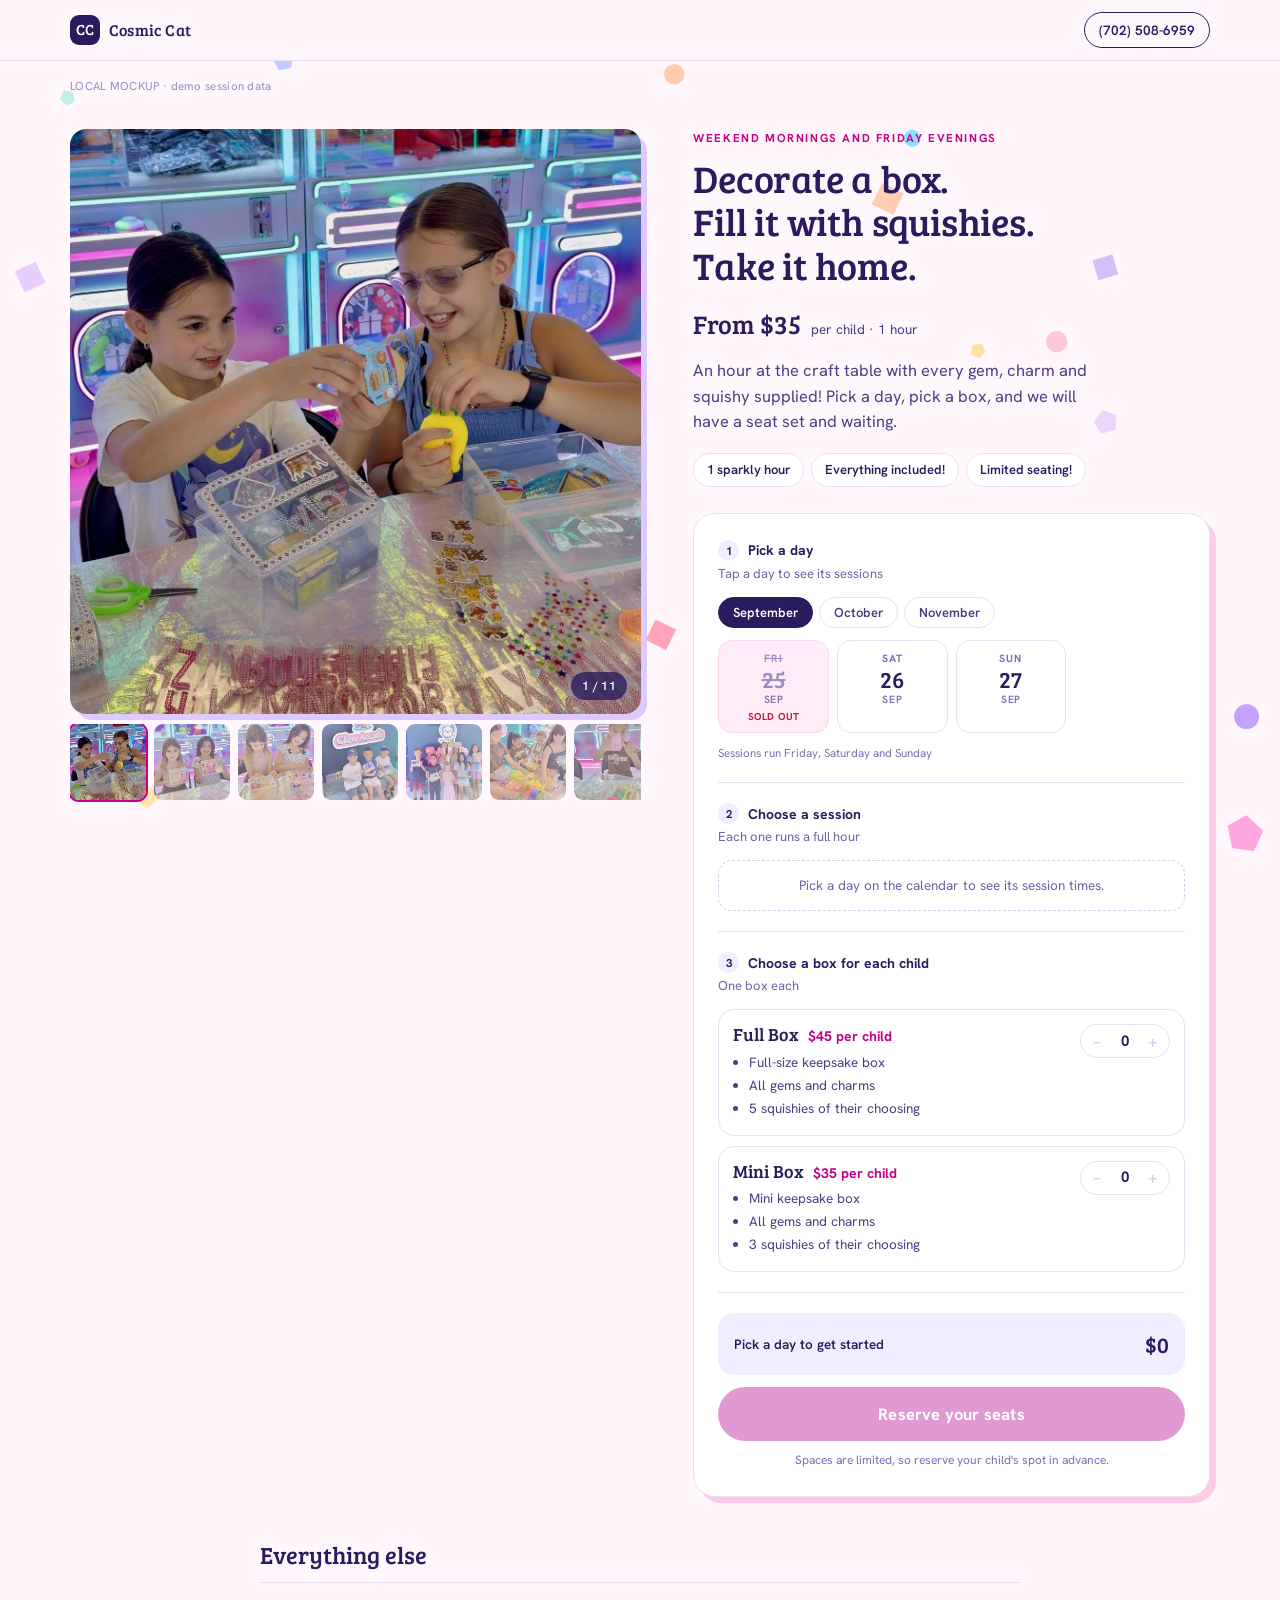
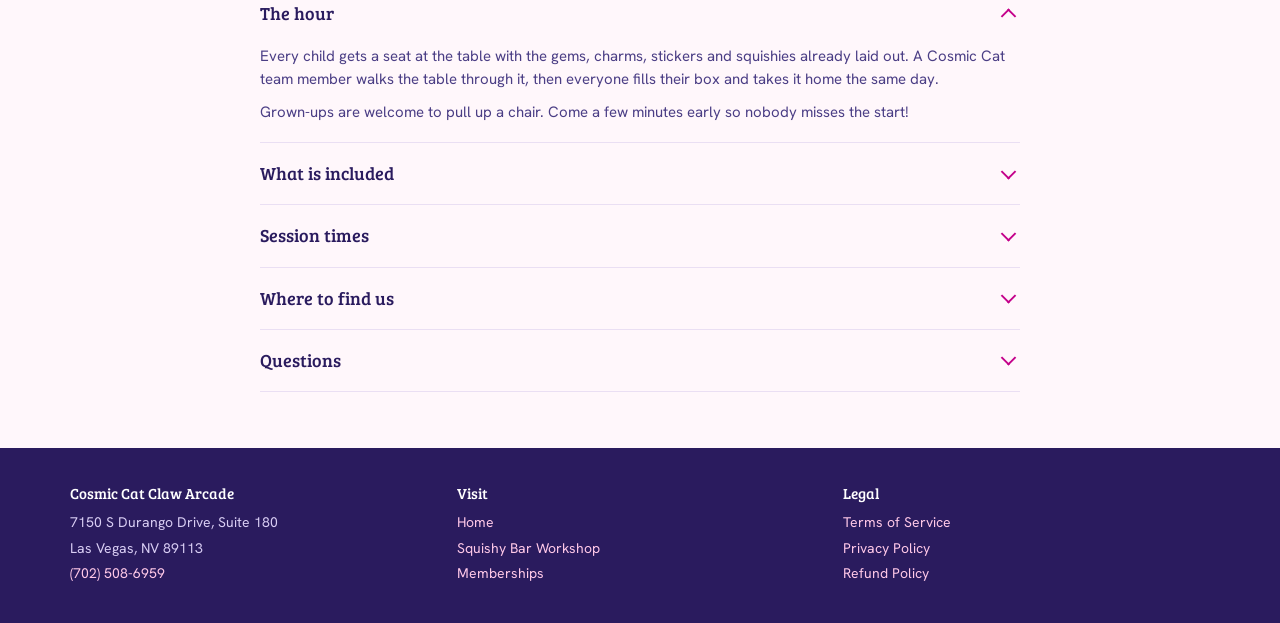
==== minimal-checkout/index.html @ dd900003 "Add files via upload" ====
<!DOCTYPE html>
<html lang="en">
<head>
<meta charset="utf-8">
<meta name="viewport" content="width=device-width, initial-scale=1">
<title>Squishy Bar Workshop — minimal checkout mockup</title>
<!--
  LOCAL MOCKUP ONLY. Not staged, not published.
  Cosmic Cat Claw Arcade · Squishy Bar Workshop checkout restructure
  Modelled on puppy-yogaclub.com/products/san-diego
  Session data below is DEMO DATA, not live Shopify inventory.
-->
<link rel="preconnect" href="https://fonts.googleapis.com">
<link rel="preconnect" href="https://fonts.gstatic.com" crossorigin>
<link href="https://fonts.googleapis.com/css2?family=Bree+Serif&family=Hanken+Grotesk:wght@400;500;600;700&display=swap" rel="stylesheet">
<style>
:root{
  --cream:#FFF7FB;
  --pink:#FFECF6;
  --lav:#F2ECFF;
  --ink:#2A1B5E;
  --body:#4B3E85;
  --cta:#C4008A;
  --bar:#B4008C;
  --line:#EADFF3;
  --amber:#A85B00;
  --red:#C4183C;
  --white:#fff;
  --r:16px;
  --shadow-pink:6px 6px 0 #FFC9E8;
  --shadow-grape:6px 6px 0 #DCC9FF;
  --shadow-sky:6px 6px 0 #C5EAFF;
  --shadow-gold:6px 6px 0 #FFE2A8;
}
*{box-sizing:border-box}
html,body{margin:0;padding:0}
body{
  background:var(--cream);
  color:var(--body);
  font-family:'Hanken Grotesk',system-ui,-apple-system,'Segoe UI',sans-serif;
  font-size:16px;line-height:1.55;
  -webkit-font-smoothing:antialiased;
  overflow-x:hidden;
}
h1,h2,h3,h4{font-family:'Bree Serif',Georgia,serif;color:var(--ink);font-weight:400;margin:0;line-height:1.15}
a{color:var(--cta)}
img{display:block;max-width:100%}
button{font-family:inherit;font-size:inherit;color:inherit}

/* gem confetti layer */
#gems{position:fixed;inset:0;pointer-events:none;z-index:0;overflow:hidden}
#gems svg{position:absolute}

.wrap{position:relative;z-index:1;max-width:1180px;margin:0 auto;padding:0 20px}

/* ---------- header ---------- */
header.site{
  position:sticky;top:0;z-index:40;
  background:rgba(255,247,251,.92);
  backdrop-filter:saturate(1.2) blur(8px);
  border-bottom:1px solid var(--line);
}
header.site .wrap{display:flex;align-items:center;justify-content:space-between;height:60px;gap:12px}
.brand{display:flex;align-items:center;gap:9px;text-decoration:none}
.brand .mark{width:30px;height:30px;border-radius:9px;background:var(--ink);color:#fff;display:grid;place-items:center;font-family:'Bree Serif',serif;font-size:15px}
.brand span{font-family:'Bree Serif',serif;color:var(--ink);font-size:16px;letter-spacing:.2px}
.hphone{
  display:inline-flex;align-items:center;gap:7px;
  border:1.5px solid var(--ink);border-radius:999px;
  padding:7px 14px;font-size:13.5px;font-weight:600;
  color:var(--ink);text-decoration:none;white-space:nowrap;
}

/* ---------- product layout ---------- */
.product{display:grid;grid-template-columns:1fr;gap:0}
@media(min-width:980px){
  .product{grid-template-columns:minmax(0,1.05fr) minmax(430px,.95fr);gap:52px;padding-top:34px;align-items:start}
  .gallery-col{position:sticky;top:78px}
}

/* ---------- gallery ---------- */
.gallery{margin:0 -20px}
@media(min-width:980px){.gallery{margin:0}}
.track{
  display:flex;gap:0;overflow-x:auto;scroll-snap-type:x mandatory;
  scrollbar-width:none;-ms-overflow-style:none;
}
.track::-webkit-scrollbar{display:none}
.track figure{margin:0;flex:0 0 100%;scroll-snap-align:center;position:relative}
.track figure img{width:100%;aspect-ratio:4/4.6;object-fit:cover}
@media(min-width:980px){
  .track{border-radius:var(--r);overflow:hidden;box-shadow:var(--shadow-grape)}
  .track figure img{aspect-ratio:4/4.1}
}
.gcount{
  position:absolute;right:14px;bottom:14px;z-index:3;
  background:rgba(42,27,94,.78);color:#fff;border-radius:999px;
  font-size:12px;font-weight:600;letter-spacing:.4px;padding:5px 11px;
  font-variant-numeric:tabular-nums;
}
.gwrap{position:relative}
.dots{display:flex;gap:6px;justify-content:center;padding:12px 0 2px}
.dots i{width:6px;height:6px;border-radius:50%;background:#E3D2EE;transition:all .2s;display:block}
.dots i.on{background:var(--cta);width:18px;border-radius:999px}
@media(min-width:980px){.dots{display:none}}
.thumbs{display:none}
@media(min-width:980px){
  .thumbs{display:flex;gap:8px;margin-top:10px;overflow-x:auto;scrollbar-width:none;padding-bottom:2px}
  .thumbs::-webkit-scrollbar{display:none}
  .thumbs button{flex:0 0 76px;padding:0;border:0;background:none;cursor:pointer;border-radius:9px;overflow:hidden;line-height:0;box-shadow:0 0 0 2px transparent;transition:box-shadow .15s,opacity .15s;opacity:.62}
  .thumbs button img{aspect-ratio:1/1;object-fit:cover;width:100%}
  .thumbs button.on{opacity:1;box-shadow:0 0 0 2px var(--cta)}
  .thumbs button:hover{opacity:1}
}

/* ---------- product info ---------- */
.info{padding:22px 0 0}
@media(min-width:980px){.info{padding:0}}
.eyebrow{
  font-size:11.5px;font-weight:700;letter-spacing:1.6px;text-transform:uppercase;
  color:var(--cta);margin:0 0 10px;
}
h1{font-size:30px;letter-spacing:-.2px}
@media(min-width:700px){h1{font-size:38px}}
.lede{margin:14px 0 0;font-size:16.5px;max-width:46ch}
.priceline{display:flex;align-items:baseline;gap:10px;margin:16px 0 0}
.priceline b{font-family:'Bree Serif',serif;font-weight:400;font-size:26px;color:var(--ink)}
.priceline small{font-size:13.5px;color:var(--body)}
.chips{display:flex;flex-wrap:wrap;gap:7px;margin:18px 0 0;padding:0;list-style:none}
.chips li{
  background:var(--white);border:1px solid var(--line);border-radius:999px;
  padding:6px 13px;font-size:13px;font-weight:600;color:var(--ink);
}

/* ---------- booking panel ---------- */
.panel{
  background:var(--white);border:1px solid var(--line);border-radius:22px;
  padding:22px 18px;margin:26px 0 0;box-shadow:var(--shadow-pink);
}
@media(min-width:700px){.panel{padding:26px 24px}}
.step{padding:0 0 20px;border-bottom:1px solid var(--line);margin-bottom:20px}
.step:last-of-type{border-bottom:0;padding-bottom:0;margin-bottom:0}
.step h3{
  font-family:'Hanken Grotesk',sans-serif;font-weight:700;font-size:14px;
  color:var(--ink);display:flex;align-items:center;gap:9px;margin:0 0 3px;
}
.step h3 em{
  font-style:normal;width:21px;height:21px;border-radius:50%;background:var(--lav);
  color:var(--ink);display:grid;place-items:center;font-size:11.5px;font-weight:700;flex:none;
}
.hint{font-size:13px;margin:0 0 13px;color:#6F62A8}

/* month tabs */
.mtabs{display:flex;gap:6px;margin:0 0 12px;flex-wrap:wrap}
.mtabs button{
  border:1px solid var(--line);background:var(--white);border-radius:999px;
  padding:6px 14px;font-size:13px;font-weight:600;color:var(--body);cursor:pointer;
}
.mtabs button.on{background:var(--ink);border-color:var(--ink);color:#fff}

/* date grid */
.dates{display:grid;grid-template-columns:repeat(auto-fill,minmax(88px,1fr));gap:8px}
.dbtn{
  position:relative;border:1.5px solid var(--line);background:var(--white);
  border-radius:14px;padding:10px 6px 9px;cursor:pointer;text-align:center;
  display:flex;flex-direction:column;align-items:center;gap:1px;transition:border-color .12s,background .12s;
}
.dbtn:hover{border-color:#D8C5EA}
.dbtn .dw{font-size:10.5px;font-weight:700;letter-spacing:1.1px;text-transform:uppercase;color:#7A6DB5}
.dbtn .dn{font-family:'Bree Serif',serif;font-size:23px;color:var(--ink);line-height:1.1}
.dbtn .dm{font-size:10.5px;font-weight:600;letter-spacing:.6px;text-transform:uppercase;color:#7A6DB5}
.dbtn .st{font-size:10px;font-weight:700;letter-spacing:.5px;text-transform:uppercase;margin-top:3px;min-height:13px}
.dbtn .st.low{color:var(--amber)}
.dbtn .st.so{color:var(--red)}
.dbtn.on{border-color:var(--cta);background:#FFF0F9;box-shadow:0 0 0 3px #FFE2F3}
.dbtn.out{background:var(--pink);border-color:#F6D8E9}
.dbtn.out .dn,.dbtn.out .dw{text-decoration:line-through;color:#9A8CC4}
.dbtn.out.on{border-color:var(--red);box-shadow:0 0 0 3px #FBDCE4}
.dbtn .today{position:absolute;top:6px;left:50%;transform:translateX(-50%);width:5px;height:5px;border-radius:50%;background:#E0A400}
.legend{display:flex;gap:14px;flex-wrap:wrap;margin:11px 0 0;font-size:11.5px;color:#7A6DB5}
.legend span{display:inline-flex;align-items:center;gap:5px}
.legend i{width:6px;height:6px;border-radius:50%;background:#E0A400;display:block}

/* times */
.times{display:grid;grid-template-columns:1fr;gap:8px}
@media(min-width:420px){.times{grid-template-columns:1fr 1fr}}
.tbtn{
  border:1.5px solid var(--line);background:var(--white);border-radius:14px;
  padding:12px 14px;cursor:pointer;text-align:left;transition:border-color .12s,background .12s;
}
.tbtn b{display:block;font-family:'Bree Serif',serif;font-weight:400;font-size:18px;color:var(--ink);line-height:1.2}
.tbtn span{display:block;font-size:11.5px;font-weight:600;letter-spacing:.5px;text-transform:uppercase;color:#7A6DB5;margin-top:3px}
.tbtn.on{border-color:var(--cta);background:#FFF0F9;box-shadow:0 0 0 3px #FFE2F3}
.tbtn.out{background:var(--pink);border-color:#F6D8E9;cursor:default}
.tbtn.out b{color:#9A8CC4}
.tbtn.out span{color:var(--red)}
.tbtn .low{color:var(--amber)}
.tmsg{
  border:1.5px dashed #DCCCEC;border-radius:14px;padding:14px;
  font-size:13.5px;color:#6F62A8;text-align:center;
}
.tmsg.soldout{border-style:solid;border-color:#F3CEDD;background:#FFF4F8}
.tmsg b{display:block;color:var(--ink);font-family:'Bree Serif',serif;font-weight:400;font-size:16px;margin-bottom:8px}
.nextbtn{
  border:0;background:var(--ink);color:#fff;border-radius:999px;
  padding:9px 16px;font-size:13px;font-weight:600;cursor:pointer;margin-top:2px;
}

/* boxes */
.boxes{display:grid;gap:10px}
.box{
  border:1.5px solid var(--line);border-radius:16px;padding:14px;background:var(--white);
  display:flex;gap:14px;align-items:flex-start;transition:border-color .12s,background .12s;
}
.box.has{border-color:var(--cta);background:#FFF9FD}
.box .bmain{flex:1;min-width:0}
.box h4{font-family:'Bree Serif',serif;font-size:18px;display:flex;align-items:baseline;gap:9px;flex-wrap:wrap}
.box h4 s{text-decoration:none;font-family:'Hanken Grotesk',sans-serif;font-size:14px;font-weight:700;color:var(--cta)}
.box ul{margin:7px 0 0;padding:0 0 0 16px;font-size:13.5px}
.box ul li{margin:2px 0}
.qty{display:flex;align-items:center;gap:0;border:1.5px solid var(--line);border-radius:999px;overflow:hidden;flex:none;background:var(--white)}
.qty button{width:32px;height:32px;border:0;background:none;cursor:pointer;font-size:17px;color:var(--ink);line-height:1;display:grid;place-items:center}
.qty button:disabled{color:#CFC3E4;cursor:default}
.qty output{min-width:24px;text-align:center;font-weight:700;color:var(--ink);font-variant-numeric:tabular-nums;font-size:15px}

/* summary + cta */
.summary{
  margin-top:18px;background:var(--lav);border-radius:16px;padding:14px 16px;
  display:flex;align-items:center;justify-content:space-between;gap:12px;flex-wrap:wrap;
}
.summary .sl{font-size:13.5px;font-weight:600;color:var(--ink)}
.summary .st{font-family:'Bree Serif',serif;font-size:22px;color:var(--ink)}
.cta{
  display:block;width:100%;margin-top:12px;border:0;border-radius:999px;
  background:var(--bar);color:#fff;font-size:16.5px;font-weight:700;letter-spacing:.2px;
  padding:16px;cursor:pointer;transition:opacity .15s;
}
.cta:disabled{opacity:.4;cursor:default}
.fineprint{font-size:12px;color:#7A6DB5;text-align:center;margin:10px 0 0}
.demonote{
  margin-top:10px;font-size:12.5px;background:#FFF6E4;border:1px solid #F3E0B8;
  color:#7A5A12;border-radius:12px;padding:10px 12px;display:none;
}

/* sticky mobile bar */
.sticky{
  position:fixed;left:0;right:0;bottom:0;z-index:50;
  background:var(--bar);color:#fff;padding:11px 18px;
  display:none;align-items:center;justify-content:space-between;gap:12px;
  box-shadow:0 -6px 22px rgba(42,27,94,.16);
}
.sticky.show{display:flex}
@media(min-width:980px){.sticky{display:none!important}}
.sticky .sm{font-size:12.5px;line-height:1.3;opacity:.92}
.sticky .sm b{display:block;font-size:14px;opacity:1}
.sticky button{border:0;background:#fff;color:var(--bar);border-radius:999px;padding:11px 20px;font-weight:700;font-size:14.5px;cursor:pointer;white-space:nowrap}

/* ---------- accordions ---------- */
.details{max-width:760px;margin:44px auto 0;padding-bottom:10px}
.details h2{font-size:24px;margin:0 0 14px}
.acc{border-top:1px solid var(--line)}
.acc:last-child{border-bottom:1px solid var(--line)}
.acc summary{
  list-style:none;cursor:pointer;padding:17px 34px 17px 0;position:relative;
  font-family:'Bree Serif',serif;font-size:17.5px;color:var(--ink);
}
.acc summary::-webkit-details-marker{display:none}
.acc summary:after{
  content:"";position:absolute;right:6px;top:50%;width:9px;height:9px;
  border-right:2px solid var(--cta);border-bottom:2px solid var(--cta);
  transform:translateY(-70%) rotate(45deg);transition:transform .2s;
}
.acc[open] summary:after{transform:translateY(-30%) rotate(225deg)}
.acc .ac{padding:0 0 18px;font-size:15px}
.acc .ac p{margin:0 0 10px}
.acc .ac p:last-child{margin-bottom:0}
.acc .ac ul{margin:0;padding-left:18px}
.acc .ac li{margin:4px 0}
.twocol{display:grid;gap:18px}
@media(min-width:560px){.twocol{grid-template-columns:1fr 1fr}}
.twocol h5{margin:0 0 4px;font-family:'Bree Serif',serif;font-weight:400;font-size:16px;color:var(--ink)}

/* ---------- footer ---------- */
footer.site{margin-top:46px;background:var(--ink);color:#D9CEF4;padding:34px 0 84px}
@media(min-width:980px){footer.site{padding-bottom:34px}}
footer.site .wrap{display:grid;gap:20px}
@media(min-width:700px){footer.site .wrap{grid-template-columns:1fr 1fr 1fr}}
footer.site h6{margin:0 0 7px;font-family:'Bree Serif',serif;font-weight:400;font-size:15px;color:#fff}
footer.site a{color:#FFC9E8;text-decoration:none}
footer.site p{margin:0 0 4px;font-size:14px}
.mockstamp{
  position:relative;z-index:1;max-width:1180px;margin:0 auto;padding:16px 20px 0;
  font-size:11.5px;color:#9A8CC4;letter-spacing:.3px;
}
</style>
</head>
<body>

<div id="gems" aria-hidden="true"></div>

<header class="site">
  <div class="wrap">
    <a class="brand" href="#"><span class="mark">CC</span><span>Cosmic Cat</span></a>
    <a class="hphone" href="tel:+17025086959">(702) 508-6959</a>
  </div>
</header>

<div class="mockstamp">LOCAL MOCKUP &middot; demo session data</div>

<main class="wrap">
  <div class="product">

    <!-- GALLERY -->
    <div class="gallery-col">
      <div class="gallery">
        <div class="gwrap">
          <div class="track" id="track"></div>
          <div class="gcount" id="gcount">1 / 11</div>
        </div>
        <div class="dots" id="dots"></div>
      </div>
      <div class="thumbs" id="thumbs"></div>
    </div>

    <!-- INFO + BOOKING -->
    <div class="info">
      <p class="eyebrow">Weekend mornings and Friday evenings</p>
      <h1>Decorate a box.<br>Fill it with squishies.<br>Take it home.</h1>
      <div class="priceline"><b>From $35</b><small>per child · 1 hour</small></div>
      <p class="lede">An hour at the craft table with every gem, charm and squishy supplied! Pick a day, pick a box, and we will have a seat set and waiting.</p>
      <ul class="chips">
        <li>1 sparkly hour</li>
        <li>Everything included!</li>
        <li>Limited seating!</li>
      </ul>

      <section class="panel" id="panel">
        <div class="step">
          <h3><em>1</em>Pick a day</h3>
          <p class="hint">Tap a day to see its sessions</p>
          <div class="mtabs" id="mtabs"></div>
          <div class="dates" id="dates"></div>
          <div class="legend" id="legend"></div>
        </div>

        <div class="step">
          <h3><em>2</em>Choose a session</h3>
          <p class="hint">Each one runs a full hour</p>
          <div id="tmsg" class="tmsg">Pick a day on the calendar to see its session times.</div>
          <div class="times" id="times"></div>
        </div>

        <div class="step">
          <h3><em>3</em>Choose a box for each child</h3>
          <p class="hint">One box each</p>
          <div class="boxes" id="boxes">
            <div class="box" data-box="full">
              <div class="bmain">
                <h4>Full Box <s>$45 per child</s></h4>
                <ul>
                  <li>Full-size keepsake box</li>
                  <li>All gems and charms</li>
                  <li>5 squishies of their choosing</li>
                </ul>
              </div>
              <div class="qty">
                <button type="button" data-step="-1" aria-label="One fewer Full Box">&minus;</button>
                <output id="q-full">0</output>
                <button type="button" data-step="1" aria-label="One more Full Box">+</button>
              </div>
            </div>
            <div class="box" data-box="mini">
              <div class="bmain">
                <h4>Mini Box <s>$35 per child</s></h4>
                <ul>
                  <li>Mini keepsake box</li>
                  <li>All gems and charms</li>
                  <li>3 squishies of their choosing</li>
                </ul>
              </div>
              <div class="qty">
                <button type="button" data-step="-1" aria-label="One fewer Mini Box">&minus;</button>
                <output id="q-mini">0</output>
                <button type="button" data-step="1" aria-label="One more Mini Box">+</button>
              </div>
            </div>
          </div>
        </div>

        <div class="summary">
          <div class="sl" id="sumline">Pick a day to get started</div>
          <div class="st" id="sumtotal">$0</div>
        </div>
        <button class="cta" id="cta" disabled>Reserve your seats</button>
        <p class="fineprint">Spaces are limited, so reserve your child's spot in advance.</p>
        <div class="demonote" id="demonote"></div>
      </section>
    </div>
  </div>

  <!-- DETAILS -->
  <section class="details">
    <h2>Everything else</h2>

    <details class="acc" open>
      <summary>The hour</summary>
      <div class="ac">
        <p>Every child gets a seat at the table with the gems, charms, stickers and squishies already laid out. A Cosmic Cat team member walks the table through it, then everyone fills their box and takes it home the same day.</p>
        <p>Grown-ups are welcome to pull up a chair. Come a few minutes early so nobody misses the start!</p>
      </div>
    </details>

    <details class="acc">
      <summary>What is included</summary>
      <div class="ac">
        <div class="twocol">
          <div>
            <h5>Full Box · $45</h5>
            <ul><li>Full-size keepsake box</li><li>All gems and charms</li><li>5 squishies of their choosing</li></ul>
          </div>
          <div>
            <h5>Mini Box · $35</h5>
            <ul><li>Mini keepsake box</li><li>All gems and charms</li><li>3 squishies of their choosing</li></ul>
          </div>
        </div>
      </div>
    </details>

    <details class="acc">
      <summary>Session times</summary>
      <div class="ac">
        <div class="twocol">
          <div><h5>Saturday &amp; Sunday</h5><p>10:00 &amp; 11:00 AM</p></div>
          <div><h5>Friday</h5><p>5:00 &ndash; 6:00 PM</p></div>
        </div>
        <p style="margin-top:12px">Every session runs a full hour. Stay and play in the arcade afterwards!</p>
      </div>
    </details>

    <details class="acc">
      <summary>Where to find us</summary>
      <div class="ac">
        <p>Cosmic Cat Claw Arcade<br>7150 S Durango Drive, Suite 180<br>Las Vegas, NV 89113</p>
        <p><a href="https://maps.google.com/?q=7150+S+Durango+Drive+Suite+180+Las+Vegas+NV+89113" target="_blank" rel="noopener">Open in Google Maps</a></p>
      </div>
    </details>

    <details class="acc">
      <summary>Questions</summary>
      <div class="ac">
        <p>Give us a call at <a href="tel:+17025086959">(702) 508-6959</a> and a Cosmic Cat team member will be happy to help!</p>
      </div>
    </details>
  </section>
</main>

<footer class="site">
  <div class="wrap">
    <div>
      <h6>Cosmic Cat Claw Arcade</h6>
      <p>7150 S Durango Drive, Suite 180</p>
      <p>Las Vegas, NV 89113</p>
      <p><a href="tel:+17025086959">(702) 508-6959</a></p>
    </div>
    <div>
      <h6>Visit</h6>
      <p><a href="#">Home</a></p>
      <p><a href="#">Squishy Bar Workshop</a></p>
      <p><a href="#">Memberships</a></p>
    </div>
    <div>
      <h6>Legal</h6>
      <p><a href="#">Terms of Service</a></p>
      <p><a href="#">Privacy Policy</a></p>
      <p><a href="#">Refund Policy</a></p>
    </div>
  </div>
</footer>

<div class="sticky" id="sticky">
  <div class="sm"><b id="stickyline">&nbsp;</b><span id="stickysub">&nbsp;</span></div>
  <button type="button" id="stickybtn">Reserve</button>
</div>

<script>
/* ============================================================
   DEMO DATA — not live Shopify inventory.
   Row: [weekday, dayNumber, [ [timeLabel, timeSub, seatsLeft], ... ] ]
   ============================================================ */
var TODAY = {y:2026, m:8, d:22};           // 22 Sep 2026 (month is 0-based)
var MONTHS = [
  {key:'Sep', name:'September', m:8, y:2026, rows:[
    ['Fri',25,[['5:00 PM','5:00 – 6:00 PM',0]]],
    ['Sat',26,[['10:00 AM','10:00 – 11:00 AM',3],['11:00 AM','11:00 – 12:00 PM',9]]],
    ['Sun',27,[['10:00 AM','10:00 – 11:00 AM',14],['11:00 AM','11:00 – 12:00 PM',18]]]
  ]},
  {key:'Oct', name:'October', m:9, y:2026, rows:[
    ['Fri',2,[['5:00 PM','5:00 – 6:00 PM',1]]],
    ['Sat',3,[['10:00 AM','10:00 – 11:00 AM',11],['11:00 AM','11:00 – 12:00 PM',22]]],
    ['Sun',4,[['10:00 AM','10:00 – 11:00 AM',20],['11:00 AM','11:00 – 12:00 PM',22]]],
    ['Fri',9,[['5:00 PM','5:00 – 6:00 PM',8]]],
    ['Sat',10,[['10:00 AM','10:00 – 11:00 AM',22],['11:00 AM','11:00 – 12:00 PM',19]]],
    ['Sun',11,[['10:00 AM','10:00 – 11:00 AM',22],['11:00 AM','11:00 – 12:00 PM',22]]],
    ['Fri',16,[['5:00 PM','5:00 – 6:00 PM',12]]],
    ['Sat',17,[['10:00 AM','10:00 – 11:00 AM',16],['11:00 AM','11:00 – 12:00 PM',22]]],
    ['Sun',18,[['10:00 AM','10:00 – 11:00 AM',22],['11:00 AM','11:00 – 12:00 PM',22]]],
    ['Fri',23,[['5:00 PM','5:00 – 6:00 PM',15]]],
    ['Sat',24,[['10:00 AM','10:00 – 11:00 AM',22],['11:00 AM','11:00 – 12:00 PM',22]]],
    ['Sun',25,[['10:00 AM','10:00 – 11:00 AM',22],['11:00 AM','11:00 – 12:00 PM',22]]],
    ['Fri',30,[['5:00 PM','5:00 – 6:00 PM',15]]],
    ['Sat',31,[['10:00 AM','10:00 – 11:00 AM',0],['11:00 AM','11:00 – 12:00 PM',0]]]
  ]},
  {key:'Nov', name:'November', m:10, y:2026, rows:[
    ['Sun',1,[['10:00 AM','10:00 – 11:00 AM',22],['11:00 AM','11:00 – 12:00 PM',22]]]
  ]}
];
var PRICE = {full:45, mini:35};
var LOW = 3;                                 // "N left" threshold

/* ---------- gallery ---------- */
var SLIDES = [];
for (var i=1;i<=11;i++){ SLIDES.push('img/slide-'+(i<10?'0':'')+i+'.jpg'); }
var ALT = 'A child decorating a keepsake box at the Cosmic Cat Squishy Bar';

var track=document.getElementById('track'),
    dots=document.getElementById('dots'),
    thumbs=document.getElementById('thumbs'),
    gcount=document.getElementById('gcount');

SLIDES.forEach(function(src,i){
  var f=document.createElement('figure');
  var im=document.createElement('img');
  im.src=src; im.alt=ALT; im.loading = i<2 ? 'eager' : 'lazy'; im.decoding='async';
  f.appendChild(im); track.appendChild(f);

  var d=document.createElement('i'); if(i===0)d.className='on'; dots.appendChild(d);

  var b=document.createElement('button'); b.type='button';
  if(i===0)b.className='on';
  b.setAttribute('aria-label','Photo '+(i+1));
  var ti=document.createElement('img'); ti.src=src; ti.alt=''; ti.loading='lazy';
  b.appendChild(ti);
  b.onclick=function(){ track.scrollTo({left:track.clientWidth*i, behavior:'smooth'}); };
  thumbs.appendChild(b);
});
gcount.textContent='1 / '+SLIDES.length;

var gtick;
track.addEventListener('scroll',function(){
  clearTimeout(gtick);
  gtick=setTimeout(function(){
    var n=Math.round(track.scrollLeft/track.clientWidth);
    n=Math.max(0,Math.min(SLIDES.length-1,n));
    gcount.textContent=(n+1)+' / '+SLIDES.length;
    [].forEach.call(dots.children,function(el,i){ el.className = i===n?'on':''; });
    [].forEach.call(thumbs.children,function(el,i){ el.className = i===n?'on':''; });
  },60);
});

/* ---------- gem confetti ---------- */
(function(){
  var host=document.getElementById('gems');
  var colors=['#FF22B1','#7A3CFF','#00C2FF','#FFB800','#FF5C8A','#25D0A8','#B57BFF','#FF8A3D','#4C6FFF','#FF3D6E'];
  var n = window.innerWidth<700 ? 9 : 22;
  var op = window.innerWidth<700 ? .28 : .45;
  for(var i=0;i<n;i++){
    var c=colors[i%colors.length];
    var s=16+Math.random()*26;
    var kind=i%3;
    var path = kind===0
      ? '<path d="M50 4 L96 38 L78 94 L22 94 L4 38 Z" fill="'+c+'"/>'
      : kind===1
        ? '<path d="M50 2 L74 26 L98 50 L74 74 L50 98 L26 74 L2 50 L26 26 Z" fill="'+c+'"/>'
        : '<circle cx="50" cy="50" r="46" fill="'+c+'"/>';
    var g=document.createElement('div');
    g.innerHTML='<svg width="'+s+'" height="'+s+'" viewBox="0 0 100 100">'+path+'</svg>';
    var svg=g.firstChild;
    svg.style.left=(Math.random()*98)+'vw';
    svg.style.top=(Math.random()*96)+'vh';
    svg.style.opacity=op*(.55+Math.random()*.45);
    svg.style.transform='rotate('+Math.floor(Math.random()*360)+'deg)';
    host.appendChild(svg);
  }
})();

/* ---------- booking ---------- */
var mi=0, di=-1, ti_=-1, qty={full:0,mini:0}, touched=false;

var elMtabs=document.getElementById('mtabs'),
    elDates=document.getElementById('dates'),
    elTimes=document.getElementById('times'),
    elTmsg=document.getElementById('tmsg'),
    elSumline=document.getElementById('sumline'),
    elSumtotal=document.getElementById('sumtotal'),
    elCta=document.getElementById('cta'),
    elSticky=document.getElementById('sticky'),
    elDemo=document.getElementById('demonote');

function dayLeft(row){ return row[2].reduce(function(a,t){return a+t[2];},0); }
function curRow(){ return di<0?null:MONTHS[mi].rows[di]; }
function curTime(){ var r=curRow(); return (r && ti_>=0) ? r[2][ti_] : null; }
function cap(){ var t=curTime(); return t?t[2]:0; }
function total(){ return qty.full*PRICE.full + qty.mini*PRICE.mini; }
function seats(){ return qty.full+qty.mini; }

function renderMonths(){
  elMtabs.innerHTML='';
  MONTHS.forEach(function(M,i){
    var b=document.createElement('button'); b.type='button'; b.textContent=M.name;
    if(i===mi)b.className='on';
    b.onclick=function(){ mi=i; di=-1; ti_=-1; touched=true; renderDates(); renderTimes(); update(); };
    elMtabs.appendChild(b);
  });
}

function renderDates(){
  elDates.innerHTML='';
  var M=MONTHS[mi], hasToday=false;
  M.rows.forEach(function(row,idx){
    var left=dayLeft(row), out=left===0, low=left>0&&left<=LOW;
    var b=document.createElement('button'); b.type='button';
    b.className='dbtn'+(out?' out':'')+(idx===di?' on':'');
    var isToday = (M.y===TODAY.y && M.m===TODAY.m && row[1]===TODAY.d);
    if(isToday) hasToday=true;
    b.innerHTML =
      (isToday?'<span class="today"></span>':'') +
      '<span class="dw">'+row[0]+'</span>' +
      '<span class="dn">'+row[1]+'</span>' +
      '<span class="dm">'+M.key+'</span>' +
      '<span class="st '+(out?'so':(low?'low':''))+'">'+(out?'Sold out':(low?left+' left':''))+'</span>';
    b.setAttribute('aria-label', row[0]+' '+M.name+' '+row[1]+(out?', sold out':(low?', '+left+' left':'')));
    b.onclick=function(){
      touched=true; di=idx; ti_=-1;
      var t=row[2].filter(function(x){return x[2]>0;});
      if(t.length===1){ ti_=row[2].indexOf(t[0]); }
      renderDates(); renderTimes(); update();
    };
    elDates.appendChild(b);
  });
  document.getElementById('legend').innerHTML =
    (hasToday?'<span><i></i> Today</span>':'') +
    '<span>Sessions run Friday, Saturday and Sunday</span>';
}

function nextAfter(){
  // first open session after the currently selected date, else soonest anywhere
  var found=null, soonest=null, passed=false;
  for(var a=0;a<MONTHS.length;a++){
    for(var b=0;b<MONTHS[a].rows.length;b++){
      var row=MONTHS[a].rows[b];
      for(var c=0;c<row[2].length;c++){
        if(row[2][c][2]>0){
          var hit={mi:a,di:b,ti:c,label:row[0]+', '+MONTHS[a].key+' '+row[1]+' at '+row[2][c][0]};
          if(!soonest) soonest=hit;
          if(passed && !found) found=hit;
        }
      }
      if(a===mi && b===di) passed=true;
    }
  }
  return found ? {hit:found,label:'Next opening'} : (soonest?{hit:soonest,label:'Soonest opening'}:null);
}

function renderTimes(){
  elTimes.innerHTML='';
  var row=curRow();
  if(!row){
    elTmsg.style.display='';
    elTmsg.className='tmsg';
    elTmsg.textContent='Pick a day on the calendar to see its session times.';
    return;
  }
  if(dayLeft(row)===0){
    var M=MONTHS[mi], n=nextAfter();
    elTmsg.style.display='';
    elTmsg.className='tmsg soldout';
    elTmsg.innerHTML='<b>'+row[0]+', '+M.key+' '+row[1]+' is sold out.</b>';
    if(n){
      var nb=document.createElement('button');
      nb.type='button'; nb.className='nextbtn';
      nb.textContent=n.label+': '+n.hit.label+' →';
      nb.onclick=function(){
        mi=n.hit.mi; di=n.hit.di; ti_=n.hit.ti; touched=true;
        renderMonths(); renderDates(); renderTimes(); update();
        document.getElementById('panel').scrollIntoView({behavior:'smooth',block:'start'});
      };
      elTmsg.appendChild(nb);
    } else {
      var p=document.createElement('div'); p.style.fontSize='13.5px';
      p.innerHTML='Give us a call at <a href="tel:+17025086959">(702) 508-6959</a>.';
      elTmsg.appendChild(p);
    }
    return;
  }
  elTmsg.style.display='none';
  row[2].forEach(function(t,idx){
    var out=t[2]===0, low=t[2]>0&&t[2]<=LOW;
    var b=document.createElement('button'); b.type='button';
    b.className='tbtn'+(out?' out':'')+(idx===ti_?' on':'');
    b.innerHTML='<b>'+t[0]+'</b><span class="'+(low?'low':'')+'">'+(out?'SOLD OUT':(low?t[2]+' seats left':t[1]))+'</span>';
    if(out){ b.disabled=true; }
    else b.onclick=function(){
      ti_=idx; touched=true;
      if(seats()>t[2]) qty={full:0,mini:0};
      renderTimes(); update();
    };
    elTimes.appendChild(b);
  });
}

function update(){
  // box steppers
  ['full','mini'].forEach(function(k){
    document.getElementById('q-'+k).textContent=qty[k];
    var card=document.querySelector('.box[data-box="'+k+'"]');
    card.classList.toggle('has', qty[k]>0);
    var btns=card.querySelectorAll('.qty button');
    btns[0].disabled = qty[k]===0;
    btns[1].disabled = !curTime() || seats()>=cap();
  });

  var t=curTime(), row=curRow(), M=MONTHS[mi];
  elSumtotal.textContent='$'+total();

  if(!row){ elSumline.textContent='Pick a day to get started'; }
  else if(dayLeft(row)===0){ elSumline.textContent='Sold out · pick another day above'; }
  else if(!t){ elSumline.textContent='Choose a session'; }
  else if(seats()===0){ elSumline.textContent='Choose a box for each child'; }
  else {
    elSumline.textContent=seats()+(seats()===1?' seat':' seats')+' · '+row[0]+', '+M.key+' '+row[1]+' at '+t[0];
  }

  var ready = !!t && seats()>0;
  elCta.disabled=!ready;
  elCta.textContent = ready ? ('Reserve '+seats()+(seats()===1?' seat':' seats')+' · $'+total()) : 'Reserve your seats';

  if(ready){
    elSticky.classList.add('show');
    document.getElementById('stickyline').textContent='$'+total()+' · '+seats()+(seats()===1?' seat':' seats');
    document.getElementById('stickysub').textContent=row[0]+', '+M.key+' '+row[1]+' at '+t[0];
  } else {
    elSticky.classList.remove('show');
  }
}

document.querySelectorAll('.box .qty button').forEach(function(b){
  b.onclick=function(){
    var k=b.closest('.box').dataset.box, s=parseInt(b.dataset.step,10);
    var next=qty[k]+s;
    if(next<0) return;
    if(s>0 && (!curTime() || seats()>=cap())) return;
    qty[k]=next; update();
  };
});

function reserve(){
  var t=curTime(), row=curRow(), M=MONTHS[mi];
  elDemo.style.display='block';
  elDemo.innerHTML='<b>Mockup only.</b> On the live site this hands off to Shopify checkout with '+
    seats()+' seat'+(seats()===1?'':'s')+' for '+row[0]+', '+M.key+' '+row[1]+' at '+t[0]+
    (qty.full?' and '+qty.full+' Full Box upgrade'+(qty.full===1?'':'s'):'')+
    ' — $'+total()+' total.';
  elDemo.scrollIntoView({behavior:'smooth',block:'center'});
}
elCta.onclick=reserve;
document.getElementById('stickybtn').onclick=function(){
  document.getElementById('panel').scrollIntoView({behavior:'smooth',block:'end'});
  reserve();
};

renderMonths(); renderDates(); renderTimes(); update();
</script>
</body>
</html>
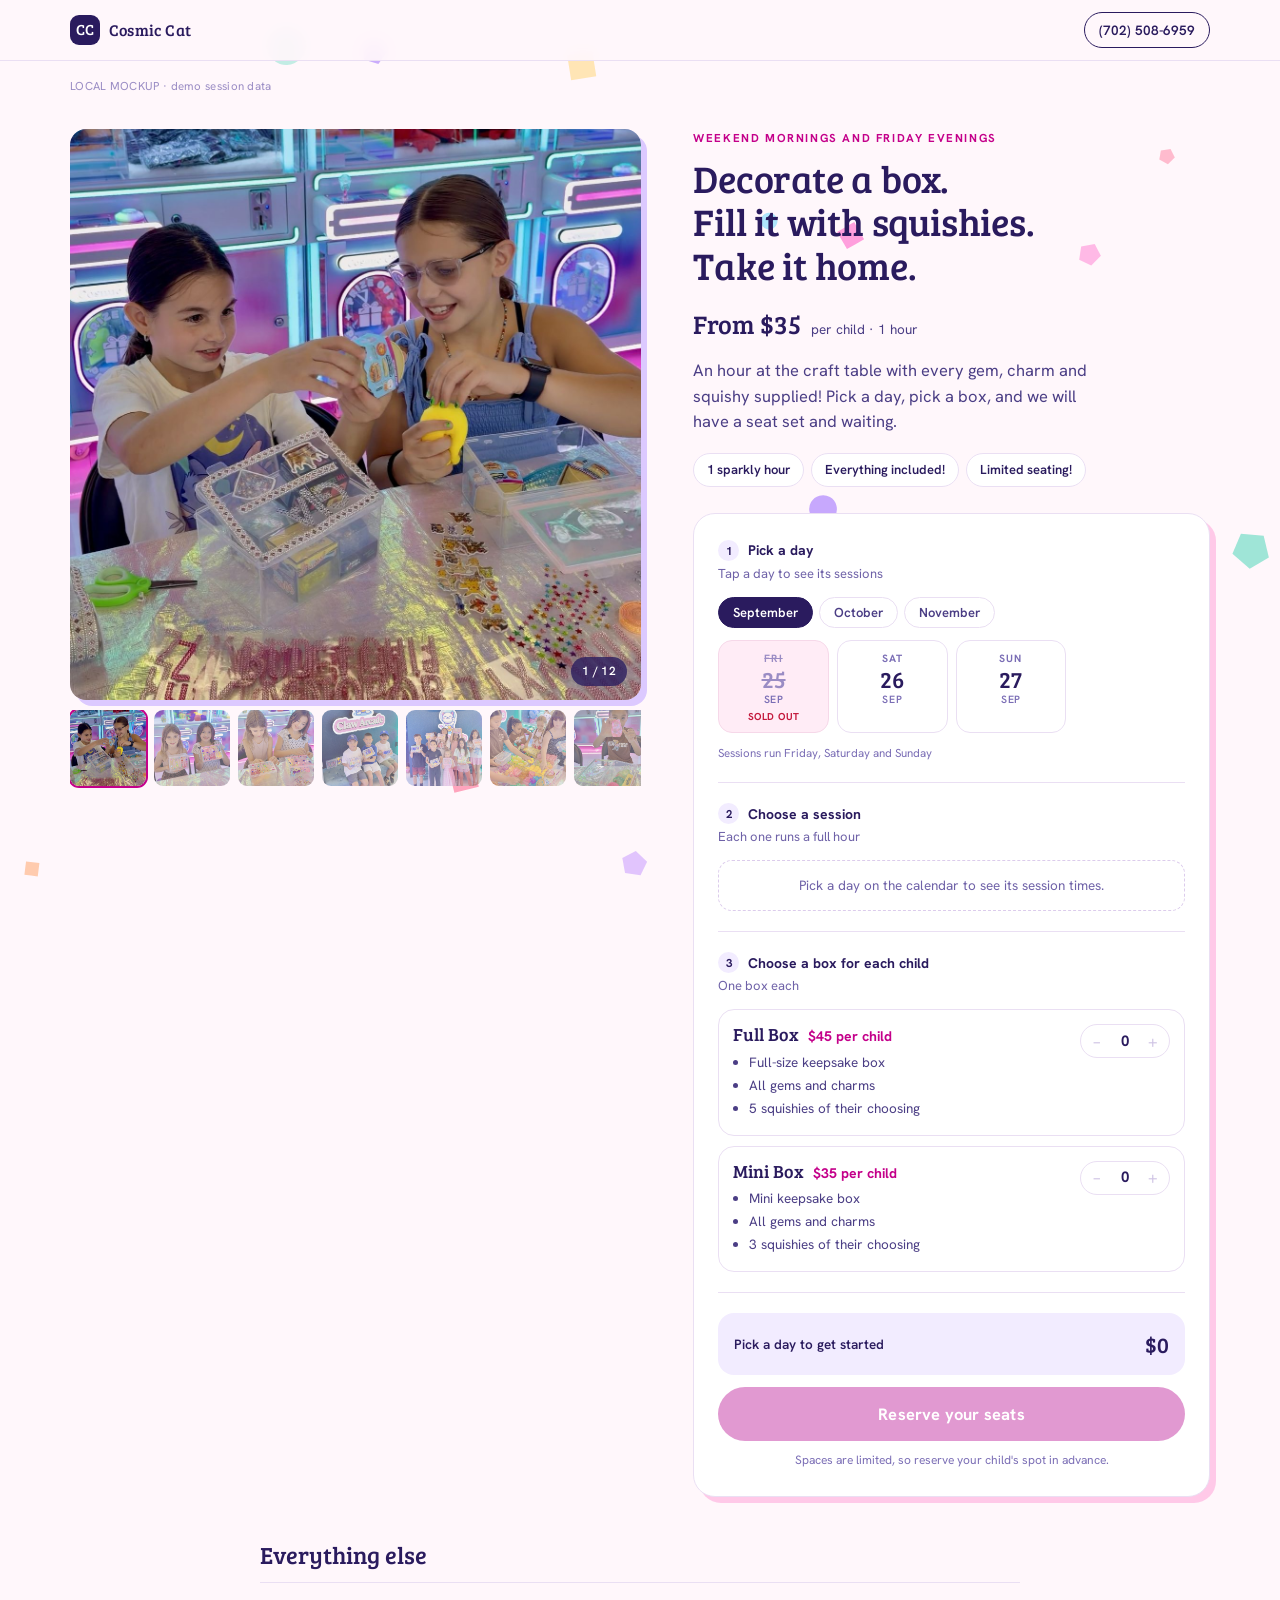
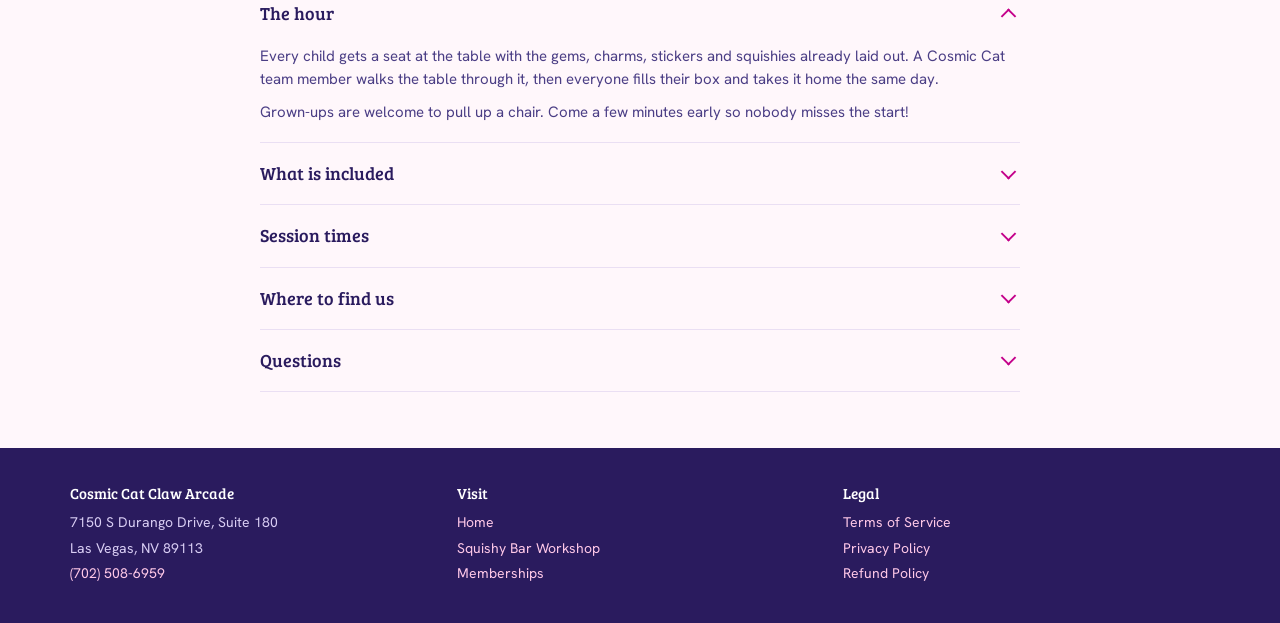
==== commit eaf60ee5: "Add files via upload" ====
--- a/minimal-checkout/index.html
+++ b/minimal-checkout/index.html
@@ -87,10 +87,10 @@
 }
 .track::-webkit-scrollbar{display:none}
 .track figure{margin:0;flex:0 0 100%;scroll-snap-align:center;position:relative}
-.track figure img{width:100%;aspect-ratio:4/4.6;object-fit:cover}
+.track figure img{width:100%;aspect-ratio:1/1;object-fit:cover}
 @media(min-width:980px){
   .track{border-radius:var(--r);overflow:hidden;box-shadow:var(--shadow-grape)}
-  .track figure img{aspect-ratio:4/4.1}
+  .track figure img{aspect-ratio:1/1}
 }
 .gcount{
   position:absolute;right:14px;bottom:14px;z-index:3;
@@ -519,7 +519,7 @@
 
 /* ---------- gallery ---------- */
 var SLIDES = [];
-for (var i=1;i<=11;i++){ SLIDES.push('img/slide-'+(i<10?'0':'')+i+'.jpg'); }
+for (var i=1;i<=12;i++){ SLIDES.push('img/slide-'+(i<10?'0':'')+i+'.jpg'); }
 var ALT = 'A child decorating a keepsake box at the Cosmic Cat Squishy Bar';
 
 var track=document.getElementById('track'),
